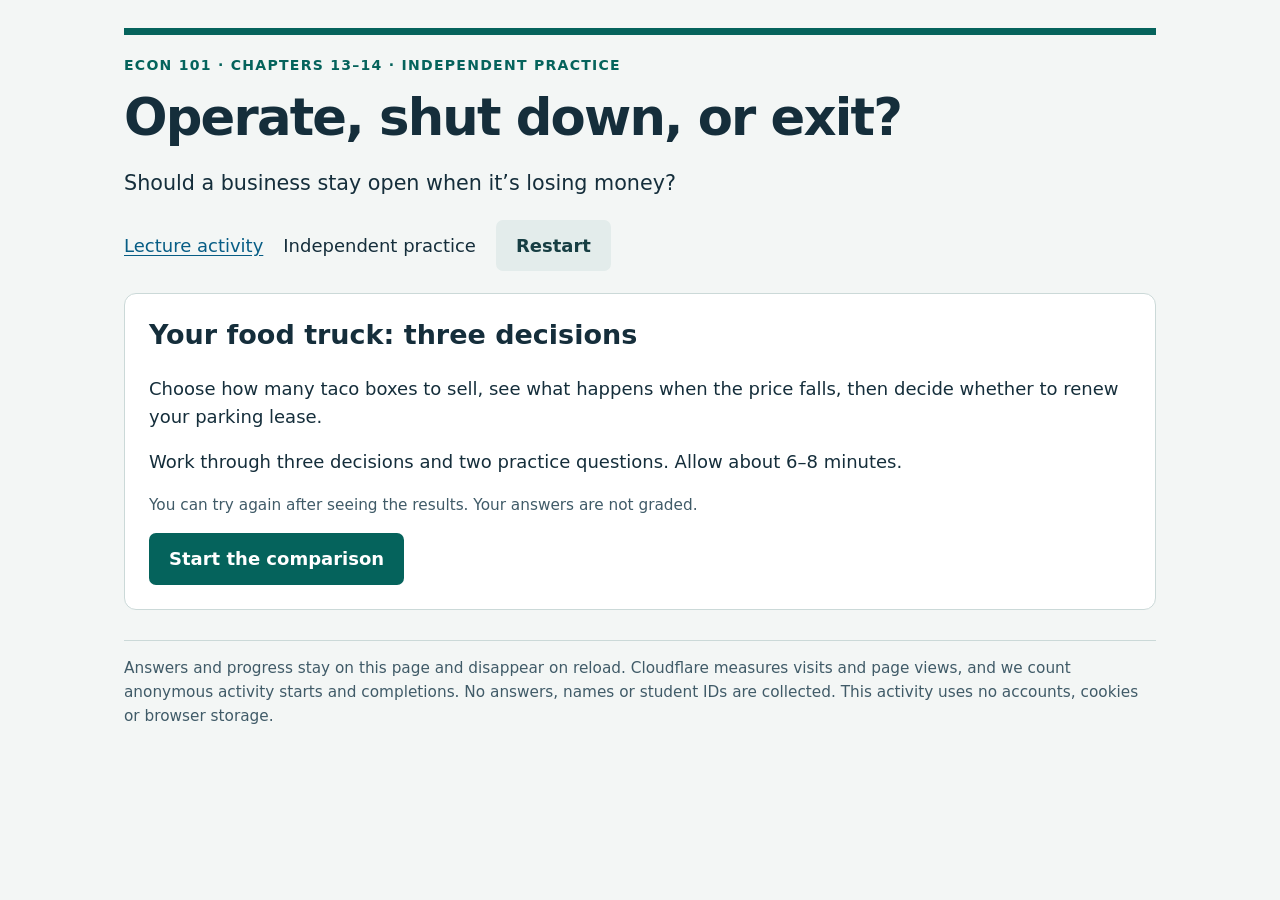
==== firm-decisions-lab/index.html @ 7795905b "Publish ECON 101 firm decisions activity with anonymous run counts" ====
<!doctype html>
<html lang="en"><head><meta charset="utf-8"><meta name="viewport" content="width=device-width,initial-scale=1"><title>Operate, shut down, or exit? | ECON 101 practice</title><link rel="stylesheet" href="style.css"><script defer src="model.js"></script><script defer src="measurement.js"></script><script defer src="app.js"></script></head>
<body data-mode="practice"><a class="skip" href="#activity">Skip to activity</a><main><header><div class="eyebrow">ECON 101 · Chapters 13–14 · Independent practice</div><h1>Operate, shut down, or exit?</h1><p class="lead">Should a business stay open when it’s losing money?</p><nav aria-label="Activity routes"><a href="lecture.html">Lecture activity</a><span aria-current="page">Independent practice</span><button class="secondary" id="restart">Restart</button></nav></header><div id="activity" tabindex="-1"></div><noscript><p>This activity needs JavaScript. Compare all outputs using variable costs 0, 12, 22, 36, 56, 82 and price $18 per unit. Today's $30 parking lease is owed even at zero output. Ask your instructor for the paper version.</p></noscript><footer>Answers and progress stay on this page and disappear on reload. Cloudflare measures visits and page views, and we count anonymous activity starts and completions. No answers, names or student IDs are collected. This activity uses no accounts, cookies or browser storage.</footer></main></body></html>
---- firm-decisions-lab/style.css ----
:root{font-family:system-ui,-apple-system,sans-serif;color:#152e3b;background:#f3f6f5;font-size:18px;line-height:1.55;--teal:#05635c;--muted:#405b68}*{box-sizing:border-box}body{margin:0}main{max-width:1080px;margin:auto;padding:28px 24px 60px}header{border-top:7px solid var(--teal);padding-top:20px}h1{font-size:clamp(2rem,4vw,3rem);line-height:1.12;letter-spacing:-.035em;margin:12px 0 18px}h2{line-height:1.25;margin-top:0}h3{font-size:1rem;margin:0 0 12px}.eyebrow{font-size:.78rem;font-weight:750;text-transform:uppercase;letter-spacing:.09em;color:var(--teal)}.lead{font-size:1.15rem;max-width:760px}.muted,footer{color:var(--muted);font-size:.85rem}a{color:#075d85;text-underline-offset:3px}nav{display:flex;gap:20px;align-items:center;flex-wrap:wrap;margin:18px 0}.panel{background:white;border:1px solid #cbd9d8;border-radius:12px;padding:24px;margin:22px 0}.band{background:#dfefeb;border-left:5px solid var(--teal);padding:16px 20px;margin:16px 0}.facts,.accounts{display:grid;grid-template-columns:repeat(3,1fr);gap:12px}.fact{padding:12px;background:#f0f5f4;border-radius:8px}.fact strong{display:block;font-size:1.35rem}.accounts{grid-template-columns:repeat(2,1fr)}.account{border:1px solid #cbd9d8;padding:18px;border-radius:8px}.account dl{margin:0}.account dl div{display:flex;justify-content:space-between;gap:12px;border-bottom:1px solid #e0e6e6;padding:5px 0}.account dd{margin:0;font-variant-numeric:tabular-nums}.account .profit{font-weight:750;border-top:2px solid #6e8b91}fieldset{border:0;padding:0;margin:24px 0}legend{font-weight:750;margin-bottom:12px}.outputs{display:flex;flex-wrap:wrap;gap:10px}label{display:block;padding:12px;border:1px solid #a8bcbc;border-radius:8px;margin-bottom:8px;cursor:pointer;background:#fff}label:has(input:checked){background:#dfefeb;border:2px solid var(--teal);padding:11px}input{accent-color:var(--teal);margin-right:9px}button{font:inherit;font-weight:650;border:0;border-radius:7px;padding:12px 20px;background:var(--teal);color:white;cursor:pointer;min-height:48px}button.secondary{background:#e3eceb;color:#173e43}button:disabled{background:#dde4e4;color:#52666b;cursor:default}button:focus-visible,a:focus-visible,input:focus-visible,summary:focus-visible,[tabindex]:focus-visible{outline:3px solid #ba4d00;outline-offset:4px}.actions{display:flex;gap:12px;flex-wrap:wrap;margin-top:20px}.table-wrap{overflow:auto;border:1px solid #cbd9d8;border-radius:8px;margin:18px 0}table{border-collapse:collapse;width:100%;font-size:.9rem;font-variant-numeric:tabular-nums;white-space:nowrap}caption{text-align:left;padding:12px;font-weight:700}td,th{text-align:right;padding:10px 13px;border-bottom:1px solid #dce5e5}td:first-child,th:first-child{text-align:left}thead{background:#eef4f3}tr.best{background:#dfefeb;font-weight:700}.feedback{margin:22px 0;padding:18px;background:#f2f5fa;border-left:5px solid #335a88}.feedback p:first-child{margin-top:0}.feedback p:last-child{margin-bottom:0}details{margin-top:22px}summary{cursor:pointer;font-weight:650}.error{color:#8d2600;font-weight:650}[hidden]{display:none!important}footer{border-top:1px solid #cbd9d8;padding-top:16px;margin-top:30px}.skip{position:absolute;left:-9999px}.skip:focus{left:12px;background:white;padding:12px;z-index:2}@media(max-width:650px){main{padding:18px 14px 40px}.panel{padding:18px}.facts{grid-template-columns:1fr}.fact strong{display:inline;margin-right:12px}.accounts{grid-template-columns:1fr}h1{font-size:2.1rem}nav{gap:12px}.outputs label{flex:1;min-width:75px}}@media print{body{background:white}main{padding:0}.panel{break-inside:avoid}button,nav,footer{display:none}table{white-space:normal}.table-wrap{overflow:visible}h1{font-size:26pt}}
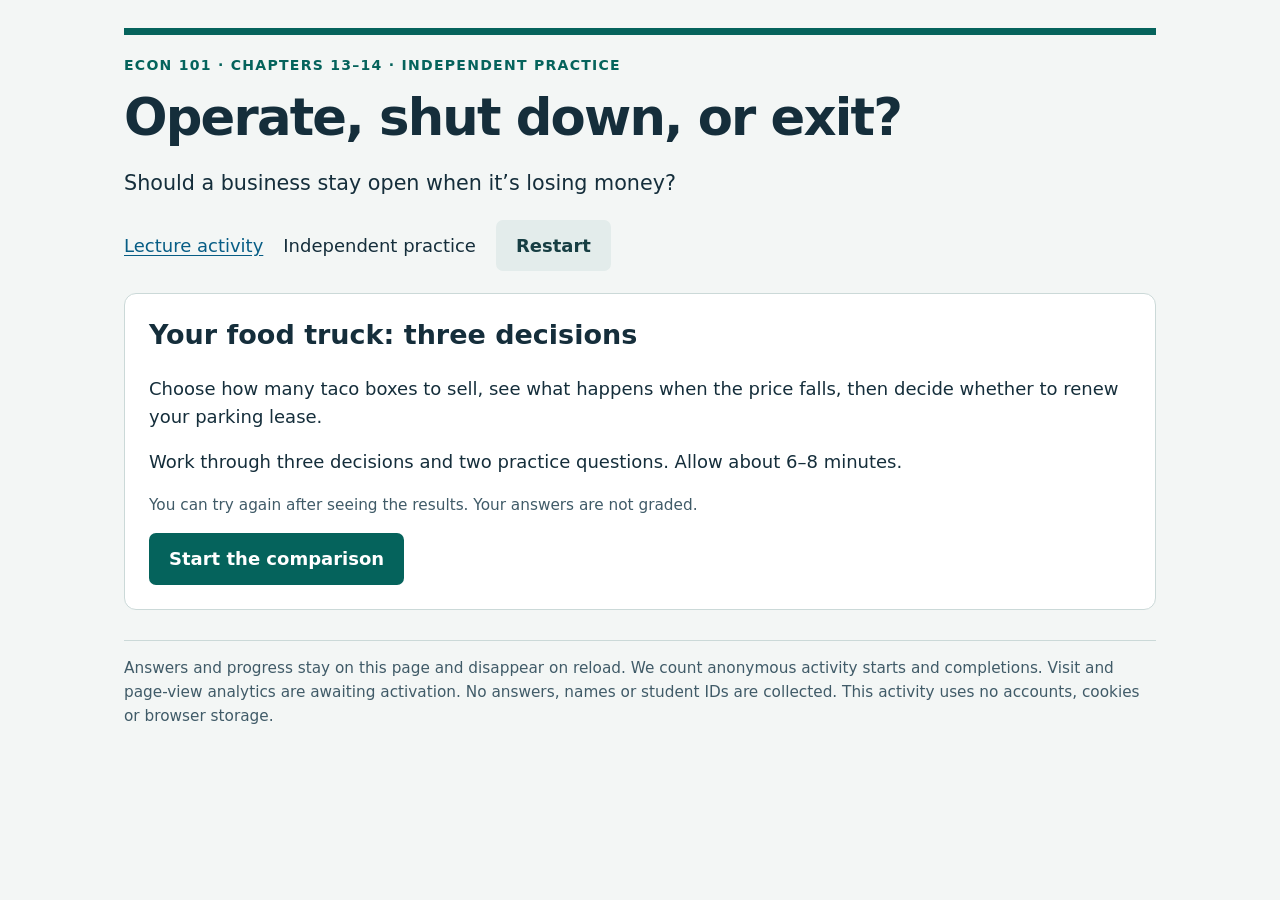
==== commit d3085045: "State analytics activation is pending dashboard access" ====
--- a/firm-decisions-lab/index.html
+++ b/firm-decisions-lab/index.html
@@ -1,3 +1,3 @@
 <!doctype html>
 <html lang="en"><head><meta charset="utf-8"><meta name="viewport" content="width=device-width,initial-scale=1"><title>Operate, shut down, or exit? | ECON 101 practice</title><link rel="stylesheet" href="style.css"><script defer src="model.js"></script><script defer src="measurement.js"></script><script defer src="app.js"></script></head>
-<body data-mode="practice"><a class="skip" href="#activity">Skip to activity</a><main><header><div class="eyebrow">ECON 101 · Chapters 13–14 · Independent practice</div><h1>Operate, shut down, or exit?</h1><p class="lead">Should a business stay open when it’s losing money?</p><nav aria-label="Activity routes"><a href="lecture.html">Lecture activity</a><span aria-current="page">Independent practice</span><button class="secondary" id="restart">Restart</button></nav></header><div id="activity" tabindex="-1"></div><noscript><p>This activity needs JavaScript. Compare all outputs using variable costs 0, 12, 22, 36, 56, 82 and price $18 per unit. Today's $30 parking lease is owed even at zero output. Ask your instructor for the paper version.</p></noscript><footer>Answers and progress stay on this page and disappear on reload. Cloudflare measures visits and page views, and we count anonymous activity starts and completions. No answers, names or student IDs are collected. This activity uses no accounts, cookies or browser storage.</footer></main></body></html>
+<body data-mode="practice"><a class="skip" href="#activity">Skip to activity</a><main><header><div class="eyebrow">ECON 101 · Chapters 13–14 · Independent practice</div><h1>Operate, shut down, or exit?</h1><p class="lead">Should a business stay open when it’s losing money?</p><nav aria-label="Activity routes"><a href="lecture.html">Lecture activity</a><span aria-current="page">Independent practice</span><button class="secondary" id="restart">Restart</button></nav></header><div id="activity" tabindex="-1"></div><noscript><p>This activity needs JavaScript. Compare all outputs using variable costs 0, 12, 22, 36, 56, 82 and price $18 per unit. Today's $30 parking lease is owed even at zero output. Ask your instructor for the paper version.</p></noscript><footer>Answers and progress stay on this page and disappear on reload. We count anonymous activity starts and completions. Visit and page-view analytics are awaiting activation. No answers, names or student IDs are collected. This activity uses no accounts, cookies or browser storage.</footer></main></body></html>
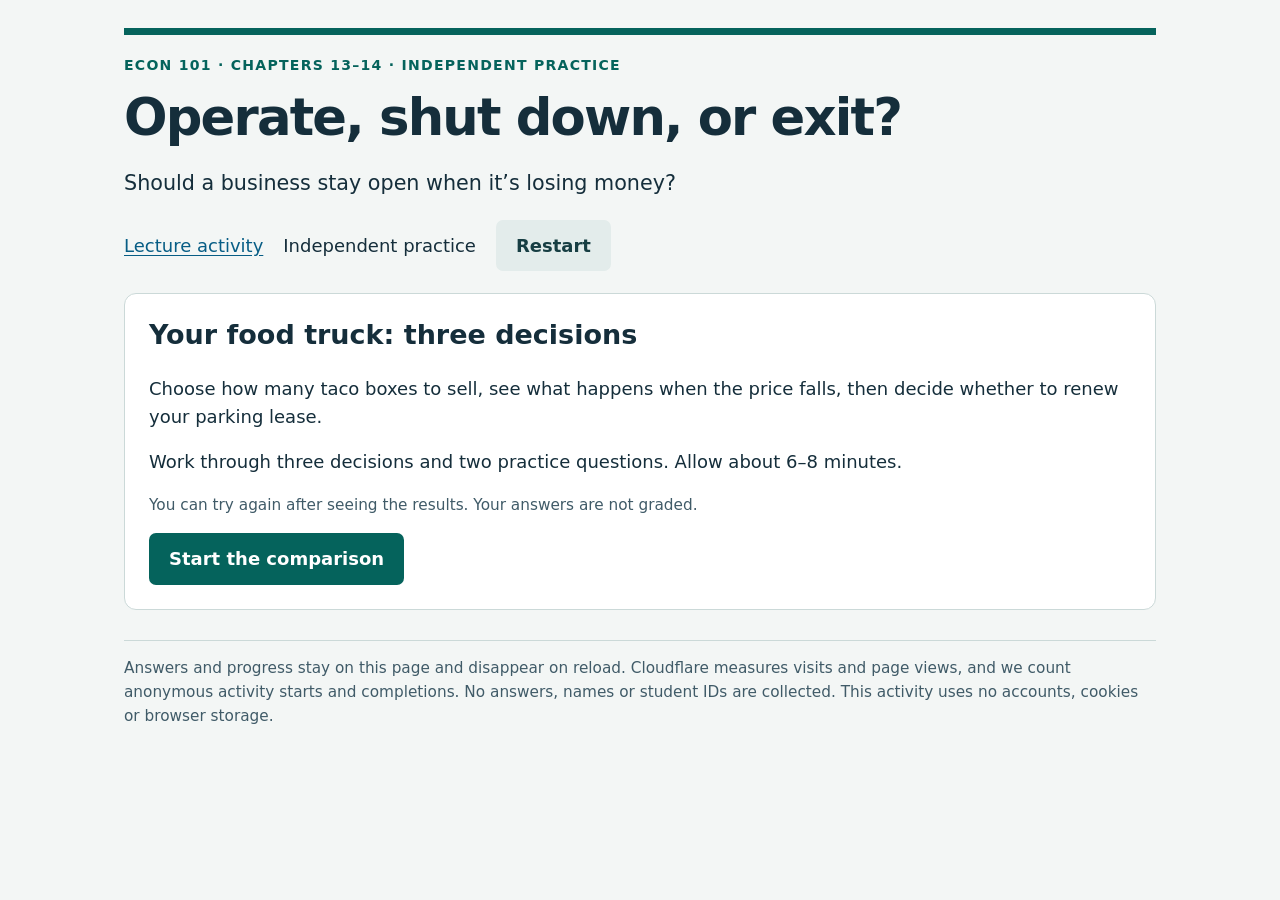
==== commit 87848820: "Activate Web Analytics and describe enabled measurement" ====
--- a/firm-decisions-lab/index.html
+++ b/firm-decisions-lab/index.html
@@ -1,3 +1,3 @@
 <!doctype html>
 <html lang="en"><head><meta charset="utf-8"><meta name="viewport" content="width=device-width,initial-scale=1"><title>Operate, shut down, or exit? | ECON 101 practice</title><link rel="stylesheet" href="style.css"><script defer src="model.js"></script><script defer src="measurement.js"></script><script defer src="app.js"></script></head>
-<body data-mode="practice"><a class="skip" href="#activity">Skip to activity</a><main><header><div class="eyebrow">ECON 101 · Chapters 13–14 · Independent practice</div><h1>Operate, shut down, or exit?</h1><p class="lead">Should a business stay open when it’s losing money?</p><nav aria-label="Activity routes"><a href="lecture.html">Lecture activity</a><span aria-current="page">Independent practice</span><button class="secondary" id="restart">Restart</button></nav></header><div id="activity" tabindex="-1"></div><noscript><p>This activity needs JavaScript. Compare all outputs using variable costs 0, 12, 22, 36, 56, 82 and price $18 per unit. Today's $30 parking lease is owed even at zero output. Ask your instructor for the paper version.</p></noscript><footer>Answers and progress stay on this page and disappear on reload. We count anonymous activity starts and completions. Visit and page-view analytics are awaiting activation. No answers, names or student IDs are collected. This activity uses no accounts, cookies or browser storage.</footer></main></body></html>
+<body data-mode="practice"><a class="skip" href="#activity">Skip to activity</a><main><header><div class="eyebrow">ECON 101 · Chapters 13–14 · Independent practice</div><h1>Operate, shut down, or exit?</h1><p class="lead">Should a business stay open when it’s losing money?</p><nav aria-label="Activity routes"><a href="lecture.html">Lecture activity</a><span aria-current="page">Independent practice</span><button class="secondary" id="restart">Restart</button></nav></header><div id="activity" tabindex="-1"></div><noscript><p>This activity needs JavaScript. Compare all outputs using variable costs 0, 12, 22, 36, 56, 82 and price $18 per unit. Today's $30 parking lease is owed even at zero output. Ask your instructor for the paper version.</p></noscript><footer>Answers and progress stay on this page and disappear on reload. Cloudflare measures visits and page views, and we count anonymous activity starts and completions. No answers, names or student IDs are collected. This activity uses no accounts, cookies or browser storage.</footer></main></body></html>
